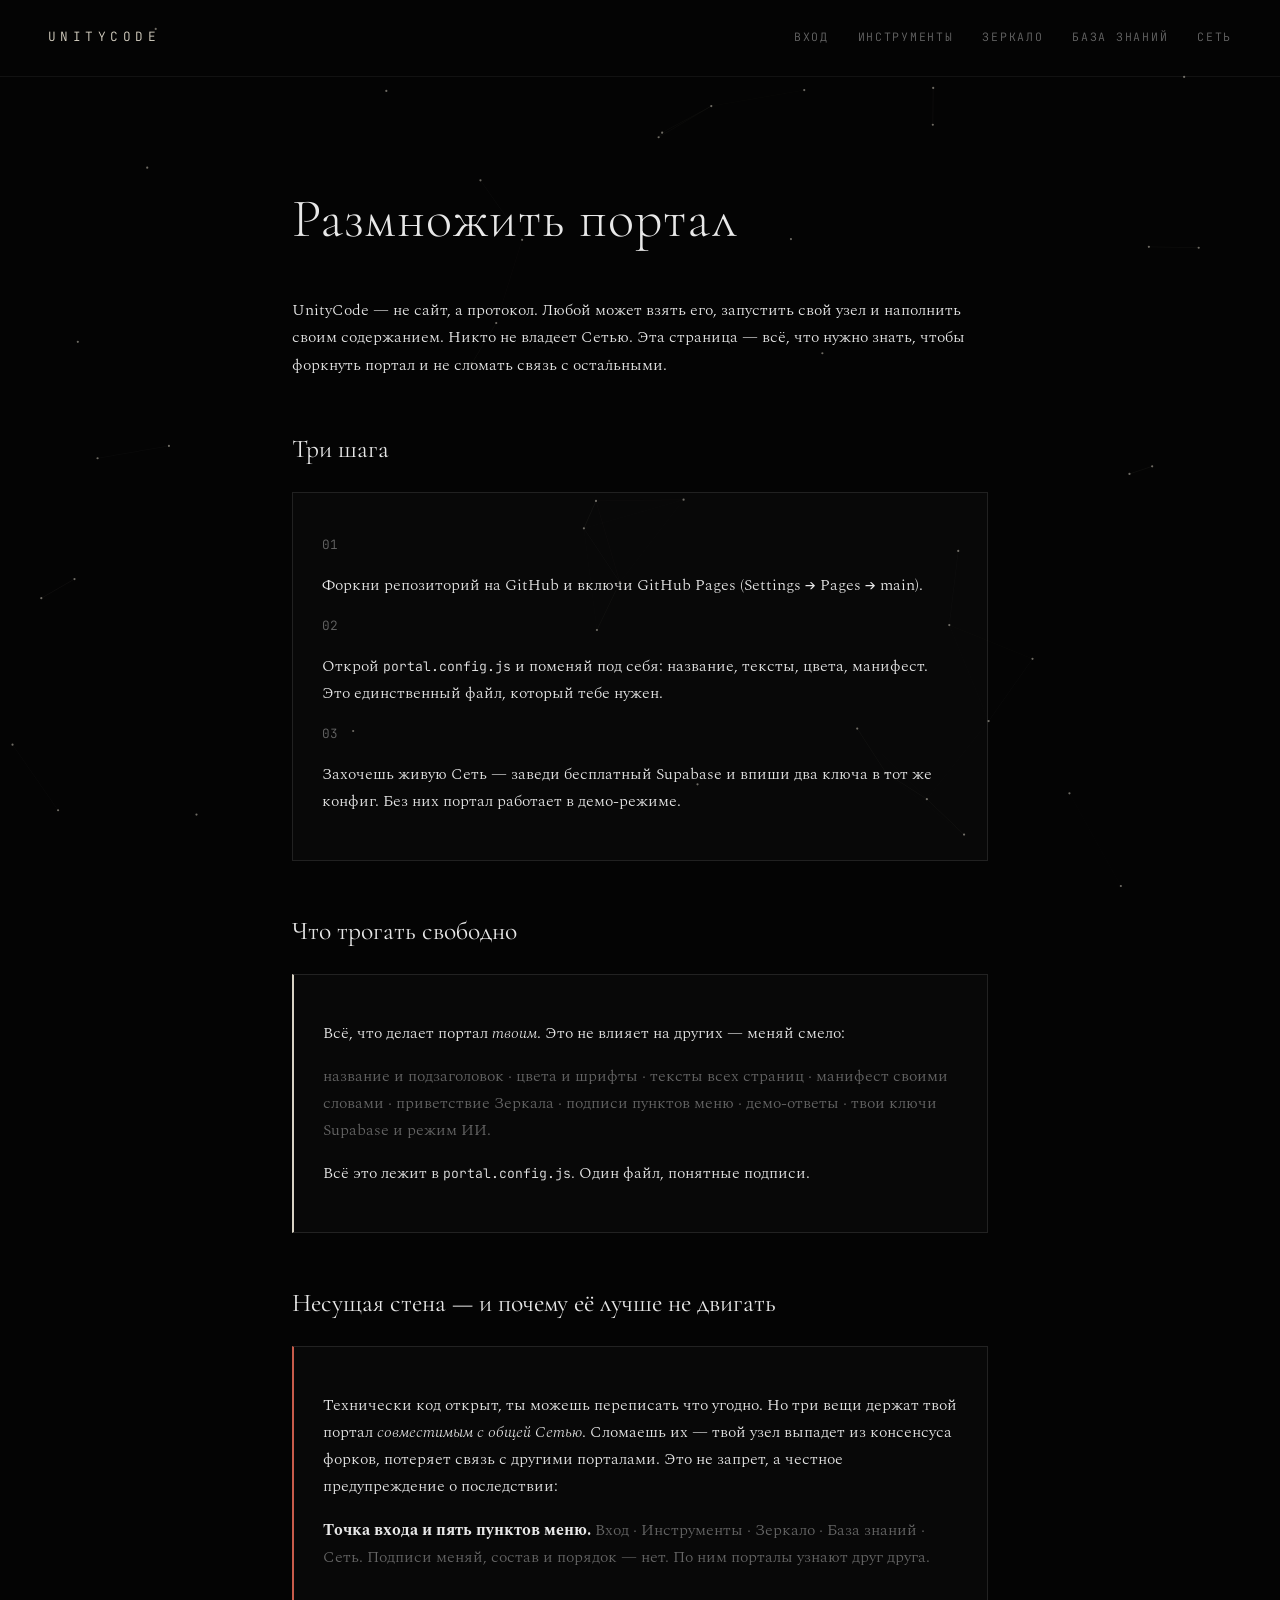
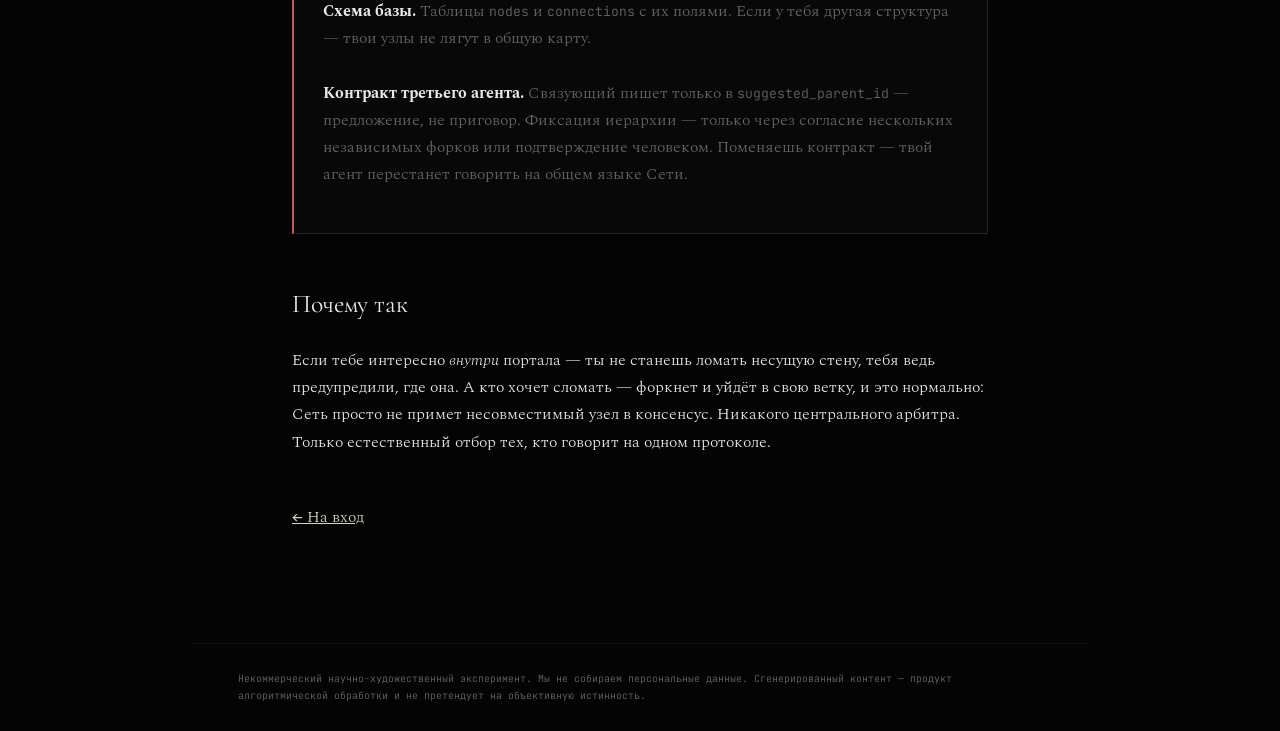
==== fork.html @ d163d4b7 "Add files via upload" ====
<!DOCTYPE html>
<html lang="ru"><head>
<meta charset="UTF-8"><meta name="viewport" content="width=device-width,initial-scale=1">
<link rel="stylesheet" href="core.css">
<style>
  .free { border-left:2px solid var(--accent); }
  .wall { border-left:2px solid var(--danger); }
  .step { font-family:var(--font-mono); font-size:.8rem; color:var(--muted); }
  h2 { font-family:var(--font-display); font-weight:400; font-size:1.6rem; margin-top:3rem; }
</style>
</head><body>
<main>
  <h1>Размножить портал</h1>
  <p>UnityCode — не сайт, а протокол. Любой может взять его, запустить свой узел
     и наполнить своим содержанием. Никто не владеет Сетью. Эта страница — всё,
     что нужно знать, чтобы форкнуть портал и не сломать связь с остальными.</p>

  <h2>Три шага</h2>
  <div class="uc-card">
    <p class="step">01</p><p>Форкни репозиторий на GitHub и включи GitHub Pages (Settings → Pages → main).</p>
    <p class="step">02</p><p>Открой <span class="uc-mono">portal.config.js</span> и поменяй под себя: название, тексты, цвета, манифест. Это единственный файл, который тебе нужен.</p>
    <p class="step">03</p><p>Захочешь живую Сеть — заведи бесплатный Supabase и впиши два ключа в тот же конфиг. Без них портал работает в демо-режиме.</p>
  </div>

  <h2>Что трогать свободно</h2>
  <div class="uc-card free">
    <p>Всё, что делает портал <em>твоим</em>. Это не влияет на других — меняй смело:</p>
    <p class="uc-muted">название и подзаголовок · цвета и шрифты · тексты всех страниц ·
       манифест своими словами · приветствие Зеркала · подписи пунктов меню ·
       демо-ответы · твои ключи Supabase и режим ИИ.</p>
    <p>Всё это лежит в <span class="uc-mono">portal.config.js</span>. Один файл, понятные подписи.</p>
  </div>

  <h2>Несущая стена — и почему её лучше не двигать</h2>
  <div class="uc-card wall">
    <p>Технически код открыт, ты можешь переписать что угодно. Но три вещи держат
       твой портал <em>совместимым с общей Сетью</em>. Сломаешь их — твой узел
       выпадет из консенсуса форков, потеряет связь с другими порталами. Это не
       запрет, а честное предупреждение о последствии:</p>
    <p class="uc-muted">
      <strong style="color:var(--fg)">Точка входа и пять пунктов меню.</strong>
      Вход · Инструменты · Зеркало · База знаний · Сеть. Подписи меняй, состав и
      порядок — нет. По ним порталы узнают друг друга.<br><br>
      <strong style="color:var(--fg)">Схема базы.</strong>
      Таблицы <span class="uc-mono">nodes</span> и <span class="uc-mono">connections</span>
      с их полями. Если у тебя другая структура — твои узлы не лягут в общую карту.<br><br>
      <strong style="color:var(--fg)">Контракт третьего агента.</strong>
      Связующий пишет только в <span class="uc-mono">suggested_parent_id</span> —
      предложение, не приговор. Фиксация иерархии — только через согласие нескольких
      независимых форков или подтверждение человеком. Поменяешь контракт — твой
      агент перестанет говорить на общем языке Сети.
    </p>
  </div>

  <h2>Почему так</h2>
  <p>Если тебе интересно <em>внутри</em> портала — ты не станешь ломать несущую
     стену, тебя ведь предупредили, где она. А кто хочет сломать — форкнет и уйдёт
     в свою ветку, и это нормально: Сеть просто не примет несовместимый узел в
     консенсус. Никакого центрального арбитра. Только естественный отбор тех,
     кто говорит на одном протоколе.</p>

  <p style="margin-top:3rem"><a href="index.html">← На вход</a></p>
</main>
<script src="portal.config.js"></script>
<script src="core.js"></script>
<script> UC.mountField(); UC.mountNav(null); UC.mountFooter(); </script>
</body></html>
---- core.css ----
/* CORE.CSS — несущая стена оформления. Цвета/шрифты берутся из конфига. */
@import url('https://fonts.googleapis.com/css2?family=Cormorant+Garamond:wght@300;400;500&family=Spectral:wght@300;400&family=JetBrains+Mono:wght@400&display=swap');

:root { --bg:#040404; --fg:#e8e8e8; --muted:#666; --accent:#d8d2c4; --danger:#c75b4a;
  --font-display:'Cormorant Garamond',serif; --font-body:'Spectral',serif; --font-mono:'JetBrains Mono',monospace; }

* { box-sizing: border-box; }
html, body { margin: 0; padding: 0; }
body {
  background: var(--bg); color: var(--fg);
  font-family: var(--font-body); font-weight: 300;
  min-height: 100vh; line-height: 1.7;
  display: flex; flex-direction: column;
  -webkit-font-smoothing: antialiased;
}
.uc-field { position: fixed; inset: 0; z-index: 0; pointer-events: none; }

.uc-header {
  position: relative; z-index: 2;
  display: flex; align-items: baseline; justify-content: space-between;
  flex-wrap: wrap; gap: 1rem;
  padding: 1.6rem clamp(1.2rem, 5vw, 3rem);
  border-bottom: 1px solid rgba(255,255,255,.06);
}
.uc-brand { font-family: var(--font-mono); font-size: .8rem; letter-spacing: .35em; color: var(--accent); }
.uc-nav { display: flex; flex-wrap: wrap; gap: clamp(.8rem, 3vw, 1.8rem); }
.uc-nav a {
  font-family: var(--font-mono); font-size: .72rem; letter-spacing: .15em;
  text-transform: uppercase; color: var(--muted); text-decoration: none;
  padding-bottom: 3px; transition: color .3s, border-color .3s; border-bottom: 1px solid transparent;
}
.uc-nav a:hover { color: var(--fg); }
.uc-nav a.active { color: var(--fg); border-bottom-color: var(--accent); }

main {
  position: relative; z-index: 1; flex: 1;
  width: 100%; max-width: 760px; margin: 0 auto;
  padding: clamp(2.5rem, 8vw, 6rem) clamp(1.2rem, 5vw, 2rem);
}
h1 { font-family: var(--font-display); font-weight: 300;
  font-size: clamp(2rem, 6vw, 3.4rem); letter-spacing: .02em; margin: 0 0 2rem; }
a { color: var(--accent); }

.uc-footer {
  position: relative; z-index: 2;
  padding: 1.6rem clamp(1.2rem, 5vw, 3rem);
  border-top: 1px solid rgba(255,255,255,.06);
  font-family: var(--font-mono); font-size: .62rem; line-height: 1.8;
  color: var(--muted); max-width: 900px; margin: 0 auto; width: 100%;
}

button, .uc-btn {
  font-family: var(--font-mono); font-size: .74rem; letter-spacing: .15em; text-transform: uppercase;
  background: transparent; color: var(--fg); border: 1px solid var(--accent);
  padding: .85rem 1.8rem; cursor: pointer; transition: .3s;
}
button:hover, .uc-btn:hover { background: var(--accent); color: var(--bg); }

textarea, input {
  width: 100%; background: rgba(255,255,255,.02); color: var(--fg);
  border: 1px solid rgba(255,255,255,.12); padding: 1rem;
  font-family: var(--font-body); font-size: 1rem; resize: vertical;
}
.uc-card {
  border: 1px solid rgba(255,255,255,.1); padding: 1.8rem; margin-bottom: 1.5rem;
  background: rgba(255,255,255,.02); transition: .3s;
}
.uc-card:hover { border-color: rgba(255,255,255,.25); }
.uc-mono { font-family: var(--font-mono); font-size: .82rem; }
.uc-muted { color: var(--muted); }
.uc-warn { color: var(--danger); }
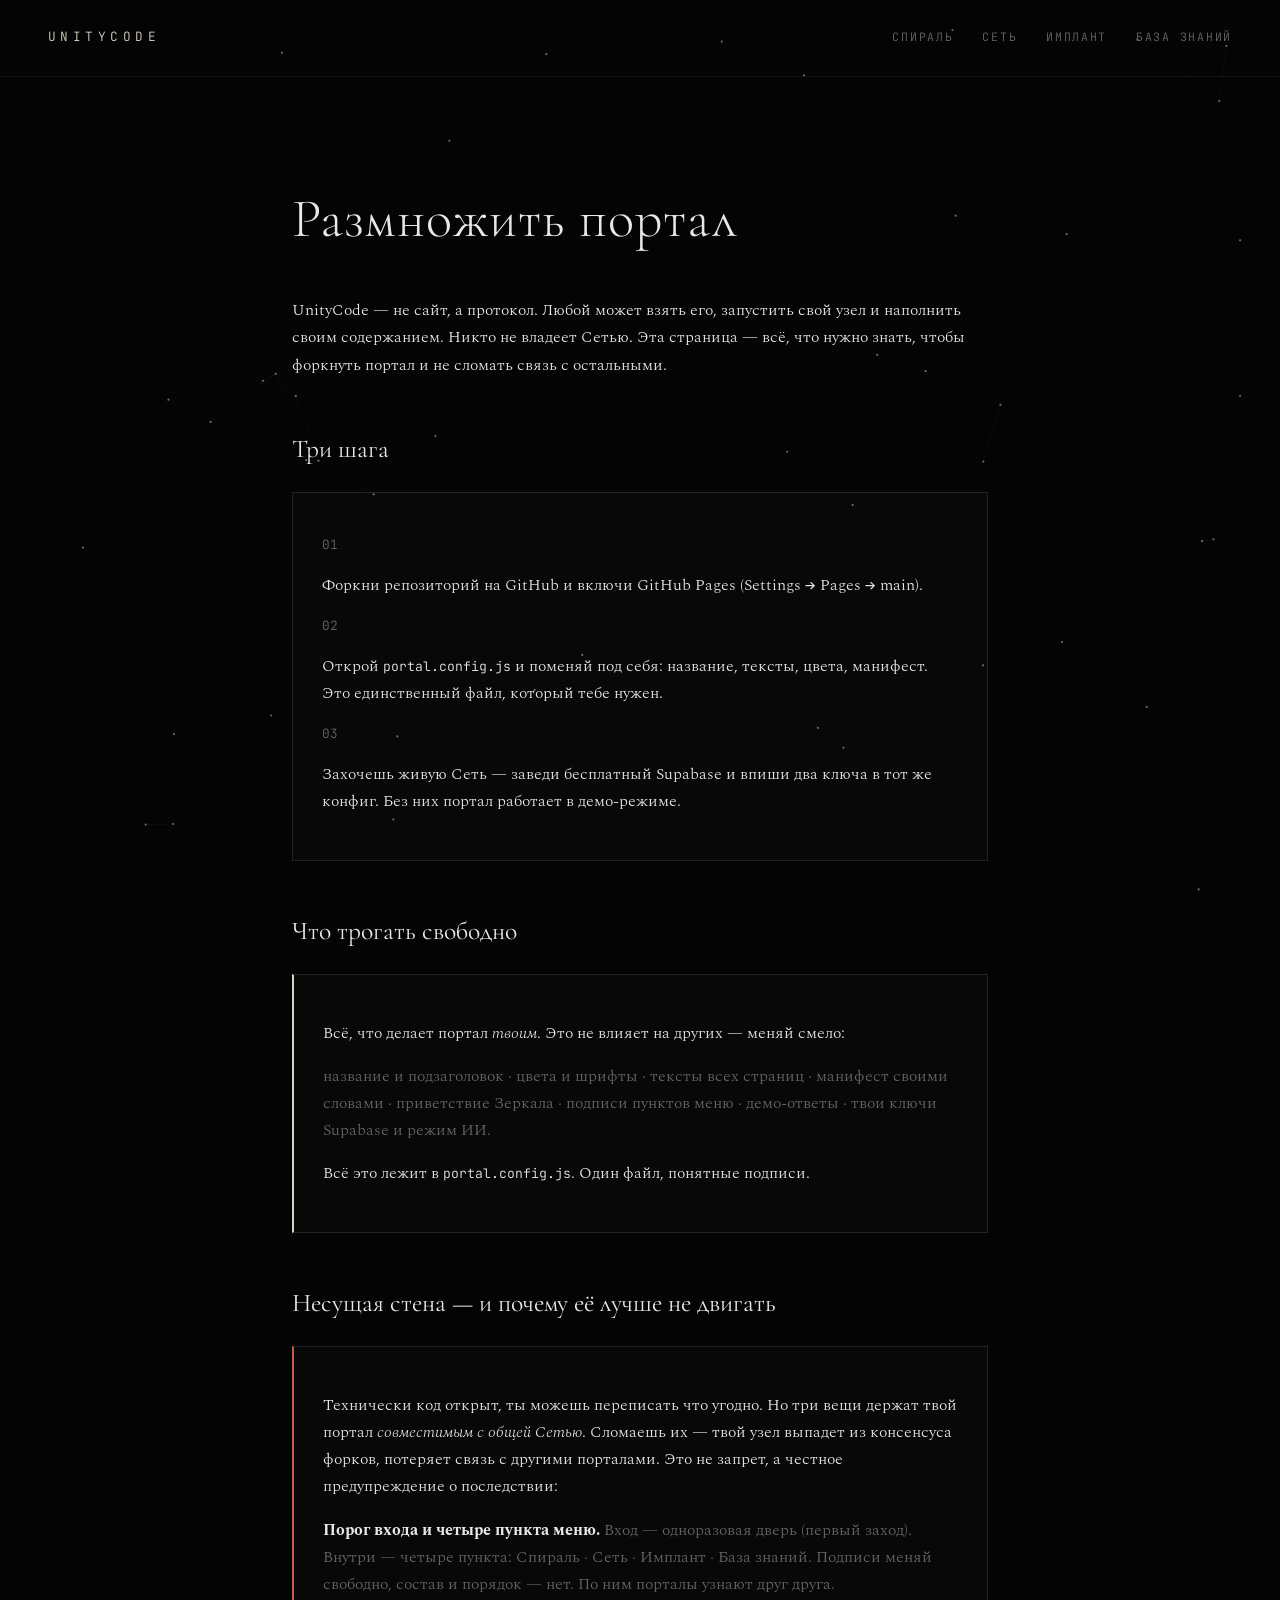
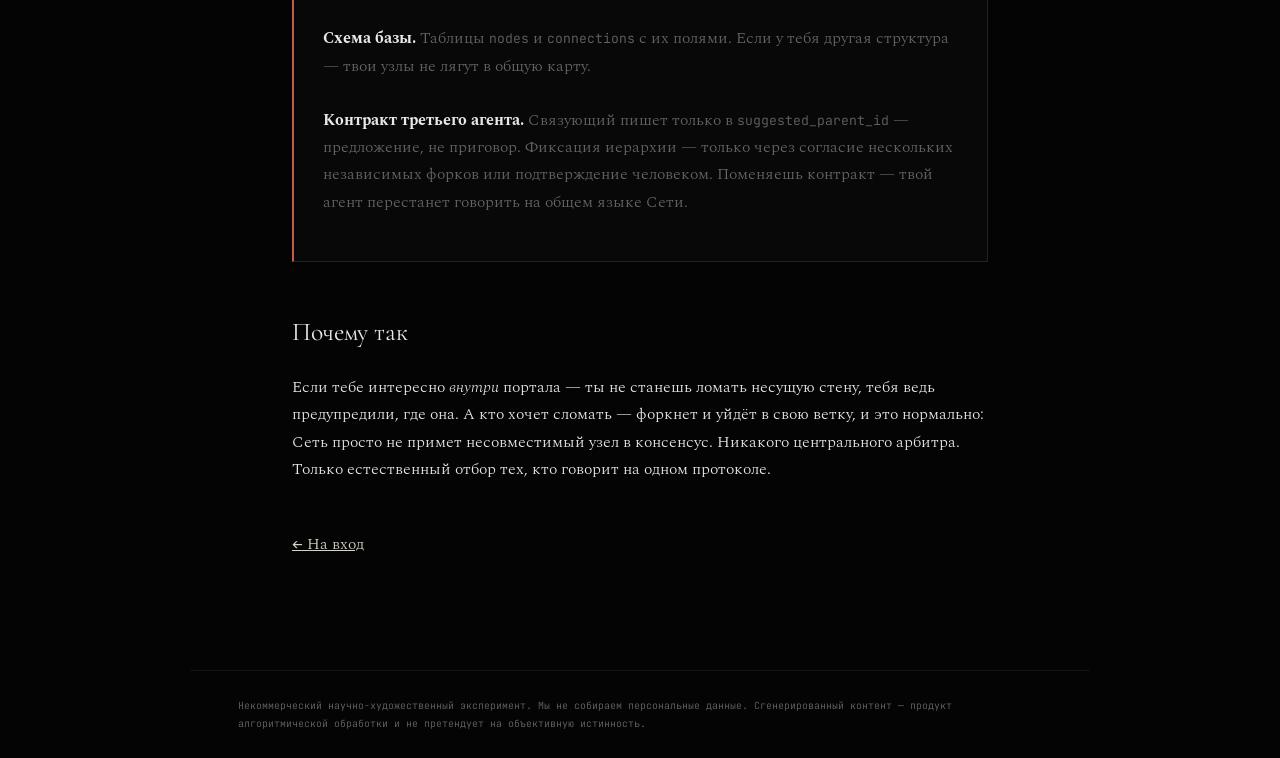
==== commit f2447d8c: "Add files via upload" ====
--- a/fork.html
+++ b/fork.html
@@ -38,8 +38,9 @@
        выпадет из консенсуса форков, потеряет связь с другими порталами. Это не
        запрет, а честное предупреждение о последствии:</p>
     <p class="uc-muted">
-      <strong style="color:var(--fg)">Точка входа и пять пунктов меню.</strong>
-      Вход · Инструменты · Зеркало · База знаний · Сеть. Подписи меняй, состав и
+      <strong style="color:var(--fg)">Порог входа и четыре пункта меню.</strong>
+      Вход — одноразовая дверь (первый заход). Внутри — четыре пункта:
+      Спираль · Сеть · Имплант · База знаний. Подписи меняй свободно, состав и
       порядок — нет. По ним порталы узнают друг друга.<br><br>
       <strong style="color:var(--fg)">Схема базы.</strong>
       Таблицы <span class="uc-mono">nodes</span> и <span class="uc-mono">connections</span>
